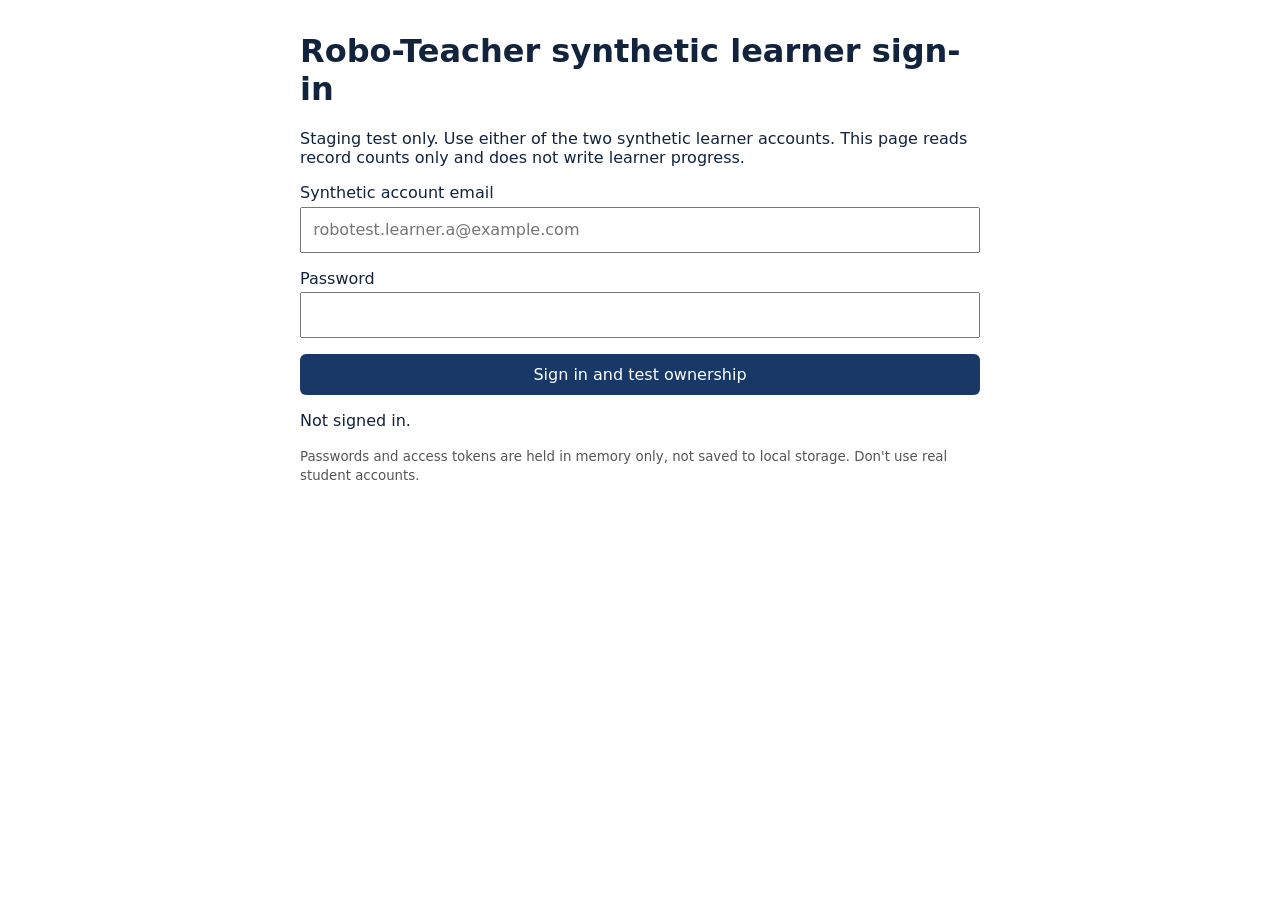
==== staging_synthetic_auth.html @ 737f380c "Add isolated synthetic-only Supabase ownership read test page" ====
<!doctype html>
<html lang="en"><head><meta charset="utf-8"><meta name="viewport" content="width=device-width,initial-scale=1">
<meta name="robots" content="noindex,nofollow"><title>Robo-Teacher | Synthetic authentication audit</title>
<style>body{font:16px system-ui,sans-serif;margin:2rem auto;max-width:680px;padding:0 1rem;color:#12233e}label{display:block;margin:1em 0 .3em}input,button{font:inherit;padding:.7em;width:100%;box-sizing:border-box}button{margin-top:1em;background:#183868;color:white;border:0;border-radius:6px;cursor:pointer}.secondary{background:#555}pre{white-space:pre-wrap;background:#eff3f8;padding:1em}small{color:#555}</style></head>
<body><h1>Robo-Teacher synthetic learner sign-in</h1><p>Staging test only. Use either of the two synthetic learner accounts. This page reads record counts only and does not write learner progress.</p>
<form id="login"><label for="email">Synthetic account email</label><input id="email" type="email" required autocomplete="off" pattern="robotest\\.learner\\.[ab]@example\\.com" placeholder="robotest.learner.a@example.com">
<label for="password">Password</label><input id="password" type="password" required autocomplete="off">
<button id="submit">Sign in and test ownership</button></form>
<button class="secondary" id="logout" hidden>Sign out and clear session</button>
<p id="status" role="status" aria-live="polite">Not signed in.</p><pre id="result" hidden></pre>
<small>Passwords and access tokens are held in memory only, not saved to local storage. Don't use real student accounts.</small>
<script>
'use strict';
const S='https://drzaxpofuhqchmpkwhpy.supabase.co';
const statusEl=document.getElementById('status'), result=document.getElementById('result');
let token=null, apiKey=null;
function show(text){statusEl.textContent=text;}
function clear(){token=null;document.getElementById('password').value='';result.hidden=true;result.textContent='';document.getElementById('logout').hidden=true;}
document.getElementById('logout').onclick=()=>{clear();show('Signed out; in-memory session cleared.');};
document.getElementById('login').onsubmit=async e=>{
 e.preventDefault();clear();show('Testing sign-in...');
 const email=document.getElementById('email').value.trim().toLowerCase();
 if(!/^robotest\\.learner\\.[ab]@example\\.com$/.test(email)){show('Synthetic accounts A and B only.');return;}
 try{
  if(!apiKey){const conf=await fetch('/synthetic-auth-config',{cache:'no-store'});if(!conf.ok)throw Error('Staging configuration unavailable');const obj=await conf.json();apiKey=obj.publishable_key;}
  const signed=await fetch(S+'/auth/v1/token?grant_type=password',{method:'POST',headers:{'apikey':apiKey,'Content-Type':'application/json'},body:JSON.stringify({email,password:document.getElementById('password').value}),cache:'no-store'});
  document.getElementById('password').value='';
  if(!signed.ok)throw Error('Sign-in rejected. Verify synthetic account credentials.');
  const auth=await signed.json();token=auth.access_token;
  if(!token||!auth.user||auth.user.email?.toLowerCase()!==email)throw Error('Authenticated identity mismatch');
  const headers={'apikey':apiKey,'Authorization':'Bearer '+token};
  const resources=['robo_learner_profiles','robo_learning_progress'];
  const counts={};
  for(const table of resources){
   const response=await fetch(S+'/rest/v1/'+table+'?select=user_id',{headers,cache:'no-store'});
   if(!response.ok)throw Error('Ownership read unavailable for '+table);
   const rows=await response.json();
   if(!Array.isArray(rows)||rows.some(row=>row.user_id!==auth.user.id))throw Error('SECURITY FAILURE: cross-owner record returned for '+table);
   counts[table]=rows.length;
  }
  result.textContent=JSON.stringify({account:email,owned_profile_rows:counts.robo_learner_profiles,owned_progress_rows:counts.robo_learning_progress,cross_owner_records_found:false,read_only:true},null,2);
  result.hidden=false;document.getElementById('logout').hidden=false;show('Authenticated reads passed. This session remains in memory until sign-out or page closure.');
 }catch(err){clear();show(err.message||'Synthetic authentication test failed.');}
};
</script></body></html>
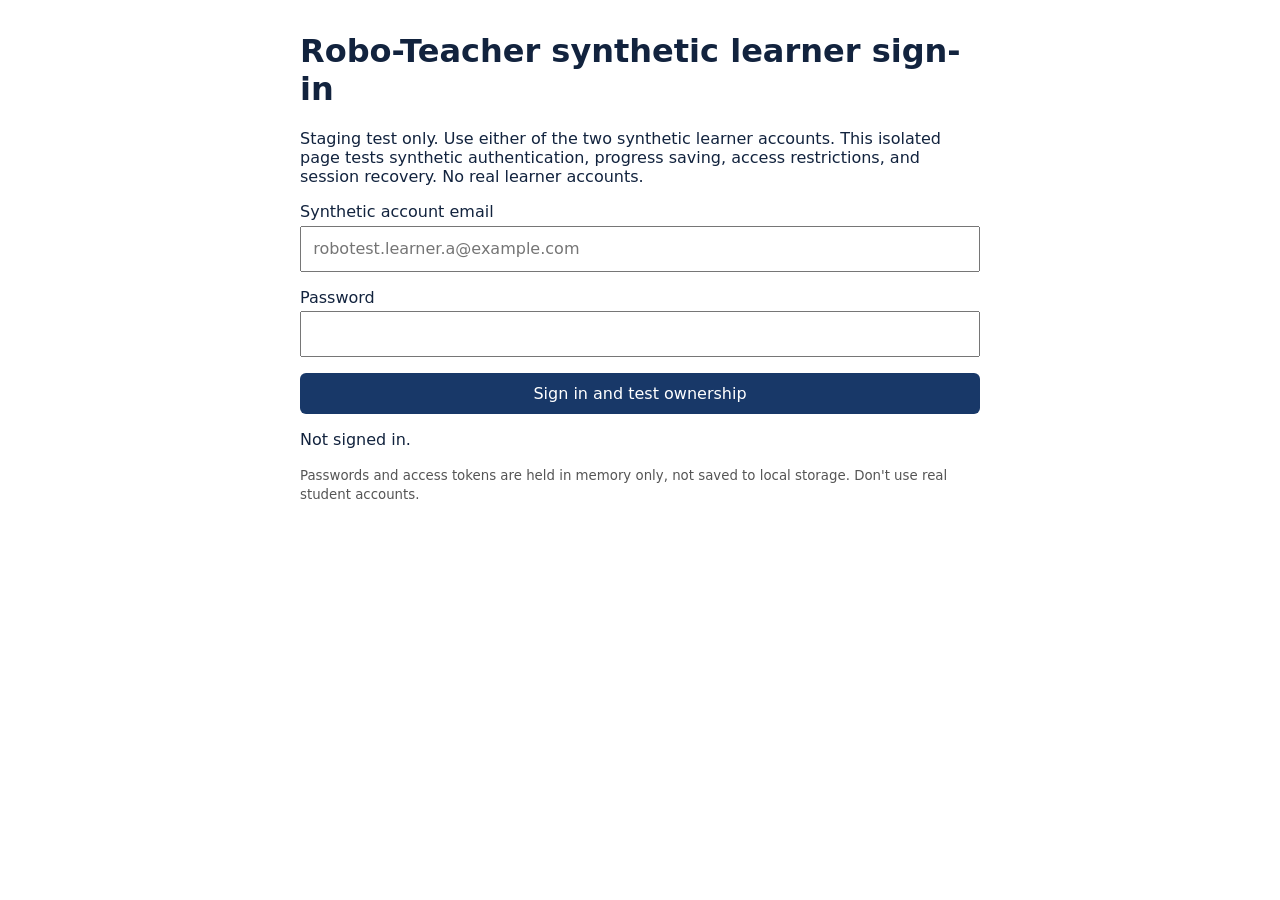
==== commit 19c738e7: "Add synthetic-only session clearance, expiry indication and reauthentication test" ====
--- a/staging_synthetic_auth.html
+++ b/staging_synthetic_auth.html
@@ -2,31 +2,37 @@
 <html lang="en"><head><meta charset="utf-8"><meta name="viewport" content="width=device-width,initial-scale=1">
 <meta name="robots" content="noindex,nofollow"><title>Robo-Teacher | Synthetic authentication audit</title>
 <style>body{font:16px system-ui,sans-serif;margin:2rem auto;max-width:680px;padding:0 1rem;color:#12233e}label{display:block;margin:1em 0 .3em}input,button{font:inherit;padding:.7em;width:100%;box-sizing:border-box}button{margin-top:1em;background:#183868;color:white;border:0;border-radius:6px;cursor:pointer}.secondary{background:#555}pre{white-space:pre-wrap;background:#eff3f8;padding:1em}small{color:#555}</style></head>
-<body><h1>Robo-Teacher synthetic learner sign-in</h1><p>Staging test only. Use either of the two synthetic learner accounts. This page reads record counts only and does not write learner progress.</p>
-<form id="login"><label for="email">Synthetic account email</label><input id="email" type="email" required autocomplete="off" pattern="robotest\\.learner\\.[ab]@example\\.com" placeholder="robotest.learner.a@example.com">
+<body><h1>Robo-Teacher synthetic learner sign-in</h1><p>Staging test only. Use either of the two synthetic learner accounts. This isolated page tests synthetic authentication, progress saving, access restrictions, and session recovery. No real learner accounts.</p>
+<form id="login"><label for="email">Synthetic account email</label><input id="email" type="email" required autocomplete="off" pattern="robotest\.learner\.[ab]@example\.com" placeholder="robotest.learner.a@example.com">
 <label for="password">Password</label><input id="password" type="password" required autocomplete="off">
 <button id="submit">Sign in and test ownership</button></form>
-<button class="secondary" id="logout" hidden>Sign out and clear session</button>
+<section id="syncPanel" hidden><h2>Synthetic progress sync test</h2><p>Only synthetic practice events can be created. The database assigns your user ID automatically.</p><label for="syncScore">Synthetic test score (0–100)</label><input id="syncScore" type="number" min="0" max="100" value="70"><button id="saveSync" type="button">Save synthetic progress</button><button class="secondary" id="refreshSync" type="button">Retrieve progress again</button><button class="secondary" id="testWriteGuards" type="button">Test blocked writes</button><button class="secondary" id="testSessionClear" type="button">Test session clearance and re-sign-in</button><pre id="writeGuardResults" aria-live="polite"></pre><pre id="syncResults" aria-live="polite"></pre></section><button class="secondary" id="logout" hidden>Sign out and clear session</button>
 <p id="status" role="status" aria-live="polite">Not signed in.</p><pre id="result" hidden></pre>
 <small>Passwords and access tokens are held in memory only, not saved to local storage. Don't use real student accounts.</small>
 <script>
 'use strict';
 const S='https://drzaxpofuhqchmpkwhpy.supabase.co';
 const statusEl=document.getElementById('status'), result=document.getElementById('result');
-let token=null, apiKey=null;
+let token=null, apiKey=null, signedUserId=null, expiryAt=null;
 function show(text){statusEl.textContent=text;}
-function clear(){token=null;document.getElementById('password').value='';result.hidden=true;result.textContent='';document.getElementById('logout').hidden=true;}
+function clear(){token=null;signedUserId=null;expiryAt=null;document.getElementById('syncPanel').hidden=true;document.getElementById('syncResults').textContent='';document.getElementById('writeGuardResults').textContent='';document.getElementById('password').value='';result.hidden=true;result.textContent='';document.getElementById('logout').hidden=true;}
 document.getElementById('logout').onclick=()=>{clear();show('Signed out; in-memory session cleared.');};
 document.getElementById('login').onsubmit=async e=>{
- e.preventDefault();clear();show('Testing sign-in...');
+ e.preventDefault();
+ const enteredPassword=document.getElementById('password').value;
+ clear();show('Testing sign-in...');
  const email=document.getElementById('email').value.trim().toLowerCase();
- if(!/^robotest\\.learner\\.[ab]@example\\.com$/.test(email)){show('Synthetic accounts A and B only.');return;}
+ if(!/^robotest\.learner\.[ab]@example\.com$/.test(email)){show('Synthetic accounts A and B only.');return;}
  try{
   if(!apiKey){const conf=await fetch('/synthetic-auth-config',{cache:'no-store'});if(!conf.ok)throw Error('Staging configuration unavailable');const obj=await conf.json();apiKey=obj.publishable_key;}
-  const signed=await fetch(S+'/auth/v1/token?grant_type=password',{method:'POST',headers:{'apikey':apiKey,'Content-Type':'application/json'},body:JSON.stringify({email,password:document.getElementById('password').value}),cache:'no-store'});
+  const signed=await fetch(S+'/auth/v1/token?grant_type=password',{method:'POST',headers:{'apikey':apiKey,'Content-Type':'application/json'},body:JSON.stringify({email,password:enteredPassword}),cache:'no-store'});
   document.getElementById('password').value='';
-  if(!signed.ok)throw Error('Sign-in rejected. Verify synthetic account credentials.');
-  const auth=await signed.json();token=auth.access_token;
+  if(!signed.ok){
+   let code='unknown';
+   try{const data=await signed.json();const allowed=new Set(['invalid_credentials','email_not_confirmed','user_banned','over_email_send_rate_limit','over_request_rate_limit','validation_failed','weak_password','unexpected_failure']);if(allowed.has(data.code))code=data.code;}catch(_ignored){}
+   throw Error('Supabase sign-in rejected (HTTP '+signed.status+', code: '+code+').');
+  }
+  const auth=await signed.json();token=auth.access_token;signedUserId=auth.user?.id;expiryAt=Number(auth.expires_at||0);
   if(!token||!auth.user||auth.user.email?.toLowerCase()!==email)throw Error('Authenticated identity mismatch');
   const headers={'apikey':apiKey,'Authorization':'Bearer '+token};
   const resources=['robo_learner_profiles','robo_learning_progress'];
@@ -39,7 +45,51 @@
    counts[table]=rows.length;
   }
   result.textContent=JSON.stringify({account:email,owned_profile_rows:counts.robo_learner_profiles,owned_progress_rows:counts.robo_learning_progress,cross_owner_records_found:false,read_only:true},null,2);
-  result.hidden=false;document.getElementById('logout').hidden=false;show('Authenticated reads passed. This session remains in memory until sign-out or page closure.');
+  result.hidden=false;document.getElementById('logout').hidden=false;document.getElementById('syncPanel').hidden=false;await refreshSync();show('Authenticated reads passed. This session remains in memory until sign-out or page closure.');
  }catch(err){clear();show(err.message||'Synthetic authentication test failed.');}
 };
+
+async function refreshSync(){
+ if(!token||!signedUserId)throw Error('Sign in first');
+ const out=document.getElementById('syncResults');out.textContent='Retrieving only your synthetic progress...';
+ if(expiryAt&&Date.now()>=expiryAt*1000){clear();show('Session expired. Sign in again to retrieve saved progress.');return}
+ const res=await fetch(S+'/rest/v1/robo_synthetic_sync_events?select=id,user_id,topic_code,score,created_at&order=created_at.desc&limit=15',{headers:{apikey:apiKey,Authorization:'Bearer '+token},cache:'no-store'});
+ if(!res.ok)throw Error('Synthetic progress retrieval failed (HTTP '+res.status+')');
+ const rows=await res.json();
+ if(!Array.isArray(rows)||rows.some(r=>r.user_id!==signedUserId))throw Error('SECURITY FAILURE: progress belonging to another account returned');
+ out.textContent=JSON.stringify({owned_events_shown:rows.length,cross_owner_records_found:false,events:rows.map(x=>({topic_code:x.topic_code,score:x.score,created_at:x.created_at}))},null,2);
+}
+document.getElementById('testSessionClear').onclick=()=>{const hadSession=Boolean(token&&signedUserId);clear();const cleared=!token&&!signedUserId&&!expiryAt;show(hadSession&&cleared?'Session memory cleared. Re-enter your synthetic account credentials and sign in again; saved progress should reappear.':'Session clear test needs a signed-in learner.');};
+document.getElementById('refreshSync').onclick=async()=>{try{await refreshSync();show('Owned synthetic progress retrieved.')}catch(e){show(e.message)}};
+document.getElementById('saveSync').onclick=async()=>{
+ if(!token||!signedUserId){show('Sign in first');return}
+ const score=Number(document.getElementById('syncScore').value);
+ if(!Number.isInteger(score)||score<0||score>100){show('Score must be between 0 and 100.');return}
+ try {
+  const res=await fetch(S+'/rest/v1/robo_synthetic_sync_events',{method:'POST',headers:{apikey:apiKey,Authorization:'Bearer '+token,'Content-Type':'application/json',Prefer:'return=minimal'},body:JSON.stringify({topic_code:'synthetic_math_practice',score}),cache:'no-store'});
+  if(!res.ok)throw Error('Synthetic progress save rejected (HTTP '+res.status+')');
+  await refreshSync();show('Synthetic progress saved and retrieved. Sign out and sign in again to verify persistence.');
+ }catch(e){show(e.message||'Synthetic sync test failed')}
+};
+
+document.getElementById('testWriteGuards').onclick=async()=>{
+ if(!token||!signedUserId){show('Sign in first');return}
+ const out=document.getElementById('writeGuardResults');
+ out.textContent='Testing denied writes on synthetic-only records...';
+ const h={apikey:apiKey,Authorization:'Bearer '+token,'Content-Type':'application/json',Prefer:'return=minimal'};
+ const tests=[
+  {name:'Forged learner ID insert',url:'/rest/v1/robo_synthetic_sync_events',method:'POST',body:JSON.stringify({user_id:'00000000-0000-4000-8000-000000000001',topic_code:'synthetic_security_test',score:55})},
+  {name:'Unauthorized progress update',url:'/rest/v1/robo_synthetic_sync_events?user_id=eq.'+encodeURIComponent(signedUserId),method:'PATCH',body:JSON.stringify({score:55})},
+  {name:'Unauthorized progress deletion',url:'/rest/v1/robo_synthetic_sync_events?user_id=eq.'+encodeURIComponent(signedUserId),method:'DELETE'}
+ ];
+ const results=[];
+ for(const t of tests){
+  try{const res=await fetch(S+t.url,{method:t.method,headers:h,body:t.body,cache:'no-store'});
+   results.push({test:t.name,http_status:res.status,blocked:!res.ok});
+  }catch(_){results.push({test:t.name,blocked:null,network_error:true})}
+ }
+ const passed=results.every(x=>x.blocked===true);
+ out.textContent=JSON.stringify({all_blocked:passed,results},null,2);
+ show(passed?'All synthetic unauthorized-write checks were rejected.':'Security checks need review; do not use real learners.');
+};
 </script></body></html>
